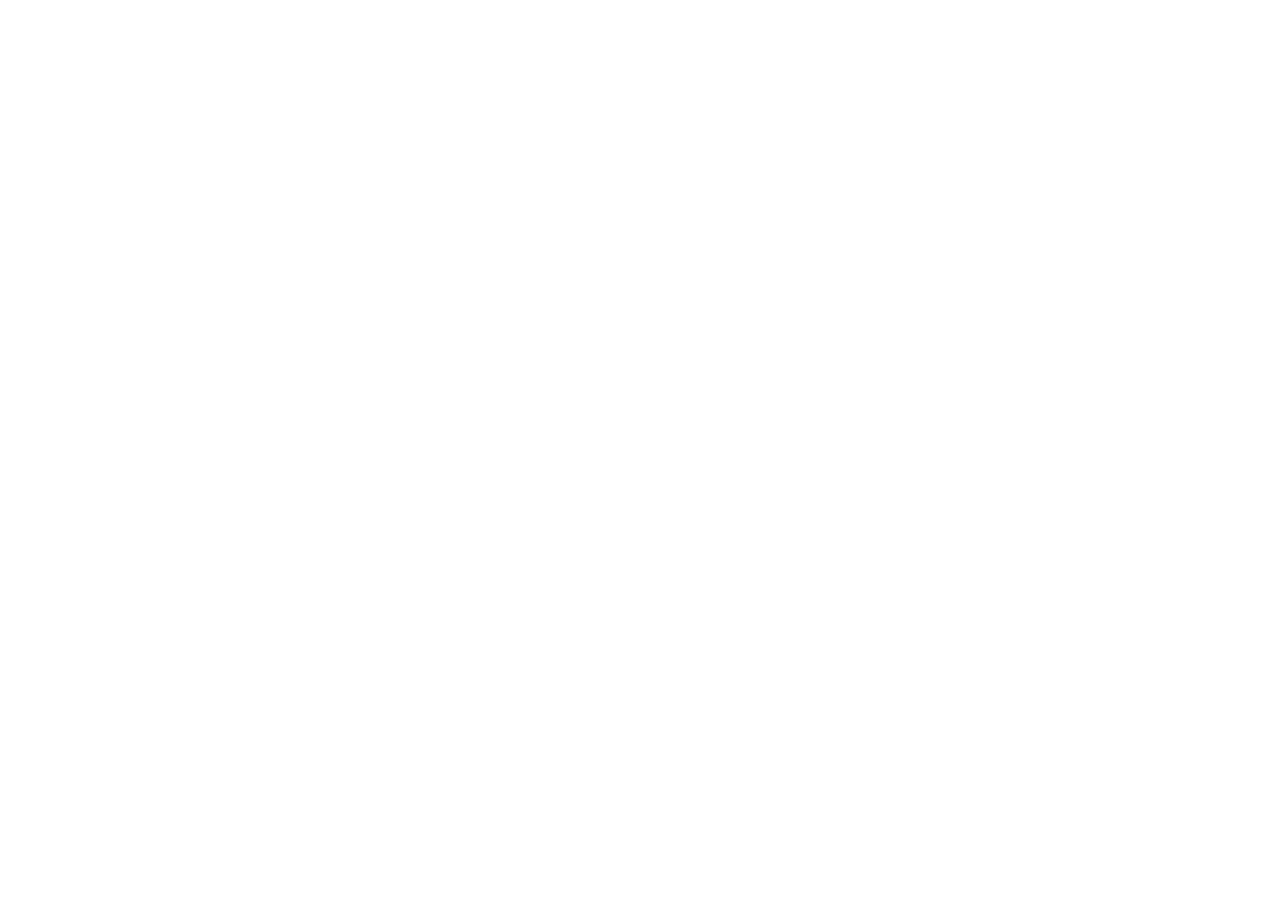
==== index.html @ 564faa5f "added new file" ====
<!DOCTYPE html>
<html lang="en">
<head>
    <meta charset="UTF-8">
    <meta name="viewport" content="width=device-width, initial-scale=1.0">
    <title>Document</title>
</head>
<body>
    
</body>
</html>
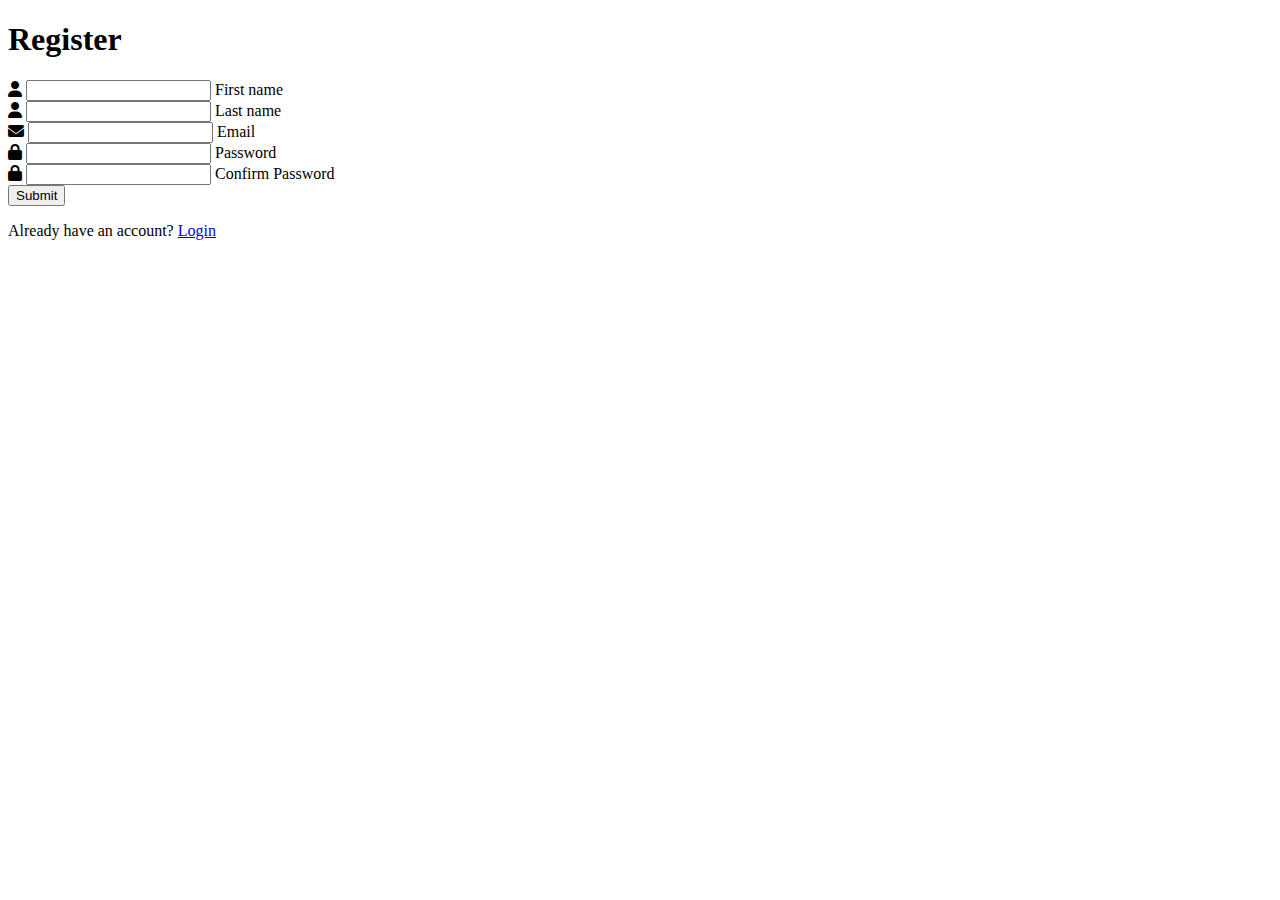
==== commit 6859fec9: "finished the labels" ====
--- a/index.html
+++ b/index.html
@@ -3,9 +3,42 @@
 <head>
     <meta charset="UTF-8">
     <meta name="viewport" content="width=device-width, initial-scale=1.0">
-    <title>Document</title>
+    <title>Register & Login</title>
+    <link rel="stylesheet" href="https://cdnjs.cloudflare.com/ajax/libs/font-awesome/6.6.0/css/all.min.css">
+
 </head>
 <body>
-    
+    <div class="container" id="signup">
+        <h1 class="form-tittle">Register</h1>
+        <form method="post" action="">
+            <div class="input-group">
+                <i class="fas fa-user"></i>
+                <input type="text" name="First name" id="Fname" required>
+                <label for="Fname">First name</label>
+            </div>
+            <div class="input-group">
+                <i class="fas fa-user"></i>
+                <input type="text" name="Last name" id="Lname" required>
+                <label for="Lname">Last name</label>
+            </div>
+            <div class="input-group">
+                <i class="fas fa-envelope"></i>
+                <input type="email" name="email" id="email" required>
+                <label for="email">Email</label>
+            </div>
+            <div class="input-group">
+                <i class="fas fa-lock"></i>
+                <input type="password" name="password" id="password" required>
+                <label for="password">Password</label>
+            </div>
+            <div class="input-group">
+                <i class="fas fa-lock"></i>
+                <input type="password" name="password" id="password" required>
+                <label for="password">Confirm Password</label>
+            </div>
+            <button type="submit" class="submit-btn">Submit</button>
+            <p>Already have an account? <a href="index.html">Login</a></p>
+        </form>
+    </div>
 </body>
 </html>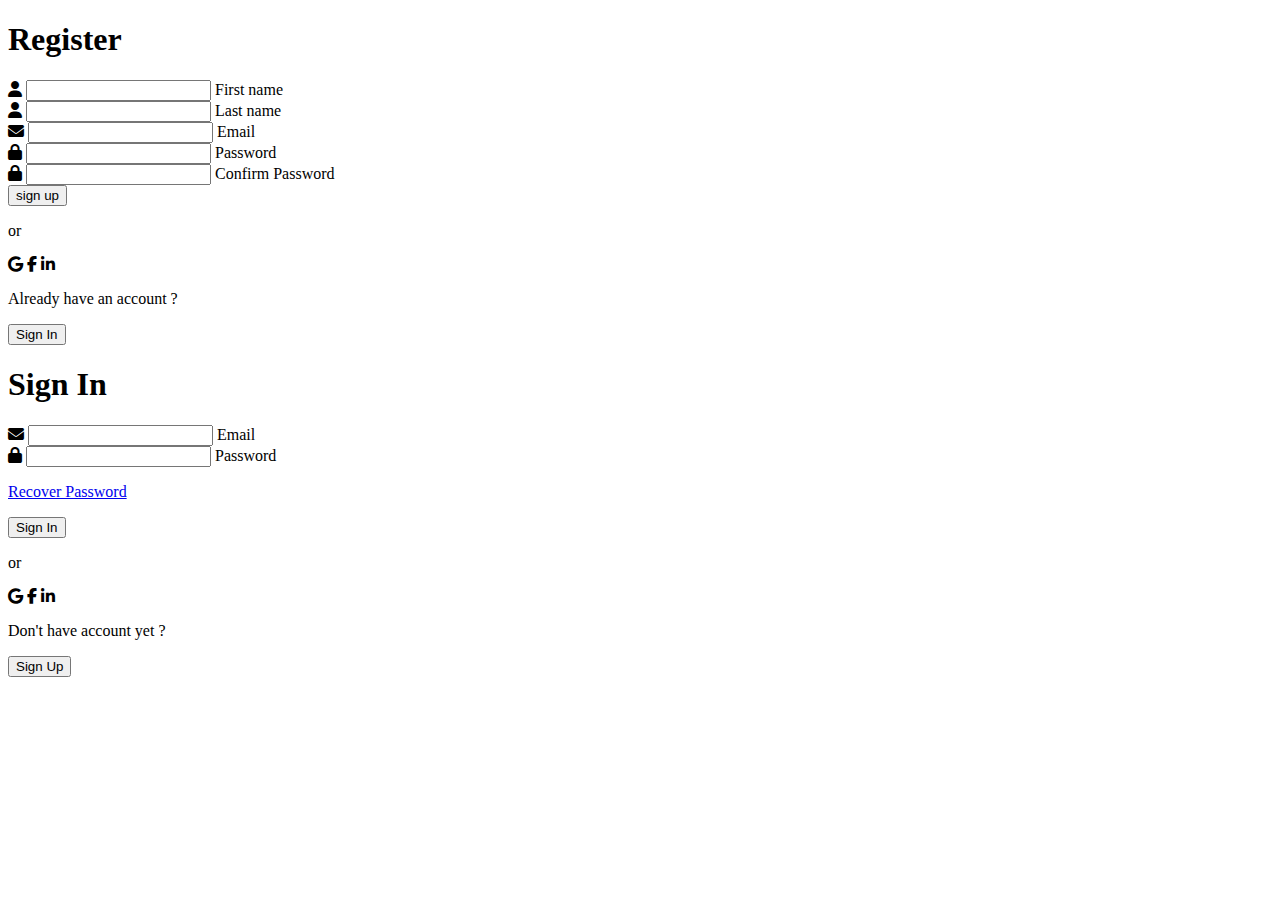
==== commit a694c8f7: "done" ====
--- a/index.html
+++ b/index.html
@@ -36,9 +36,57 @@
                 <input type="password" name="password" id="password" required>
                 <label for="password">Confirm Password</label>
             </div>
-            <button type="submit" class="submit-btn">Submit</button>
-            <p>Already have an account? <a href="index.html">Login</a></p>
+            <button type="submit" class="submit-btn">sign up</button>
         </form>
+        <p class="or">
+            or
+        </p>
+        <div class="icons">
+            <i class="fab fa-google"></i>
+            <i class="fab fa-facebook-f"></i>
+            <i class="fab fa-linkedin-in"></i>
+
+        </div>
+        <div class="links">
+            <p>Already have an account ?</p>
+            <input type="submit" class="btn" value="Sign In" name="signIp">
+        </div>
     </div>
+
+    <div class="container" id="signin"></div>
+        <h1 class="form-tittle">Sign In</h1>
+        <form method="post" action="">
+            
+            <div class="input-group">
+                <i class="fas fa-envelope"></i>
+                <input type="email" name="email" id="email" required>
+                <label for="email">Email</label>
+            </div>
+            <div class="input-group">
+                <i class="fas fa-lock"></i>
+                <input type="password" name="password" id="password" required>
+                <label for="password">Password</label>
+            </div>
+
+            <p i class="forgot-password">
+                <a href="#">Recover Password</a>
+            </p>
+            <input type="submit" class="btn" value="Sign In" name="signIn">
+        </form>
+        <p class="or">
+            or
+        </p>
+        <div class="icons">
+            <i class="fab fa-google"></i>
+            <i class="fab fa-facebook-f"></i>
+            <i class="fab fa-linkedin-in"></i>
+
+        </div>
+        <div class="links">
+            <p>Don't have account yet ?</p>
+            <button id="signUpButton"> Sign Up</button>
+        </div>
+    </div>
+
 </body>
 </html>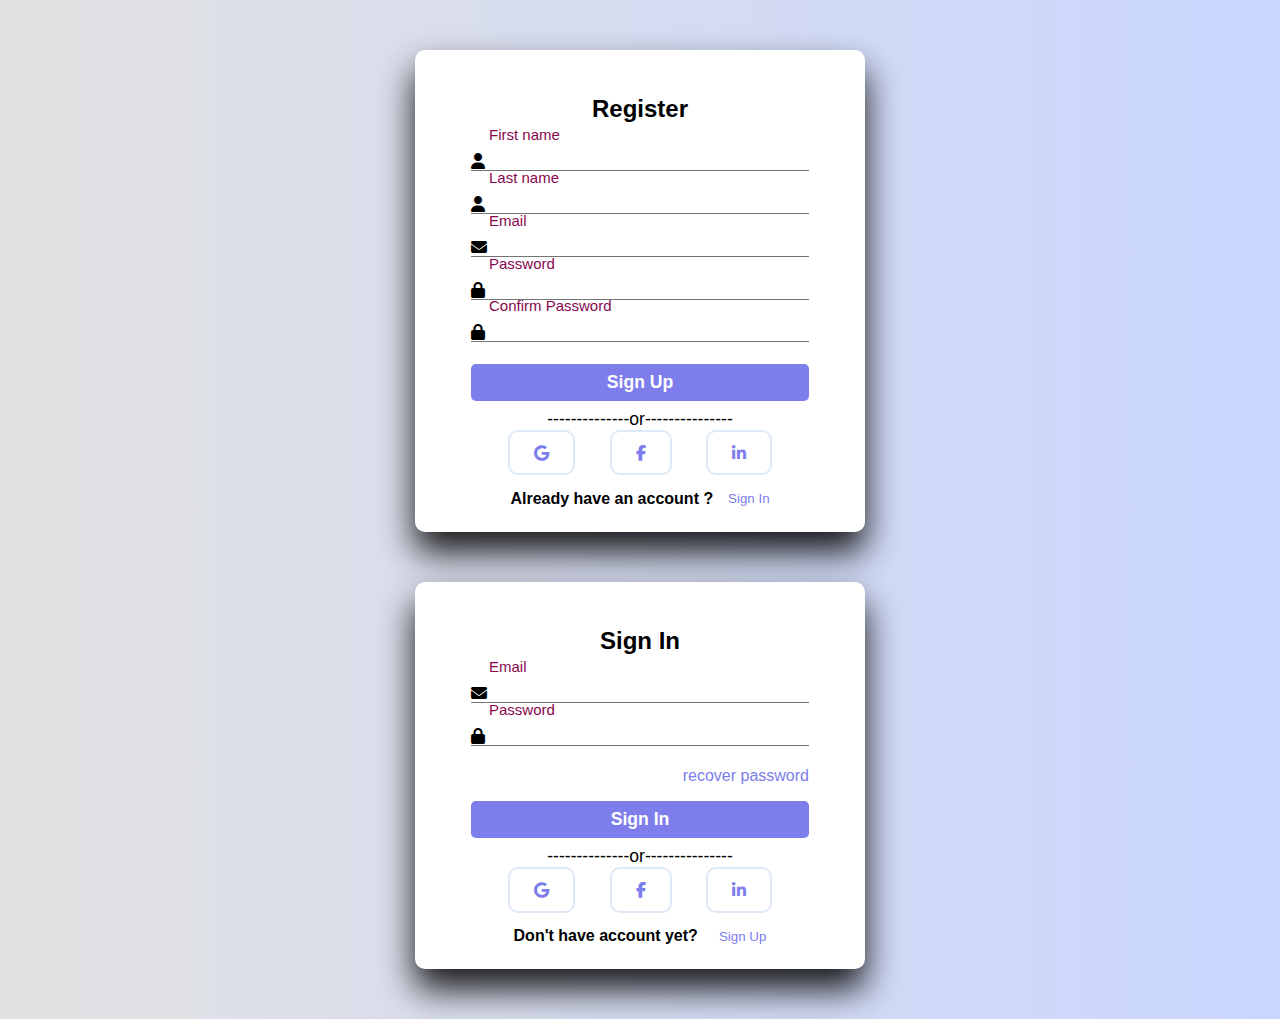
==== commit 961f78f4: "done with styling" ====
--- a/index.html
+++ b/index.html
@@ -5,6 +5,7 @@
     <meta name="viewport" content="width=device-width, initial-scale=1.0">
     <title>Register & Login</title>
     <link rel="stylesheet" href="https://cdnjs.cloudflare.com/ajax/libs/font-awesome/6.6.0/css/all.min.css">
+    <link rel="stylesheet" href="index.css">
 
 </head>
 <body>
@@ -36,57 +37,57 @@
                 <input type="password" name="password" id="password" required>
                 <label for="password">Confirm Password</label>
             </div>
-            <button type="submit" class="submit-btn">sign up</button>
+            <input type="submit" class="btn" value="Sign Up" name="signUp">
         </form>
+
         <p class="or">
-            or
+            --------------or---------------
         </p>
         <div class="icons">
             <i class="fab fa-google"></i>
             <i class="fab fa-facebook-f"></i>
             <i class="fab fa-linkedin-in"></i>
-
         </div>
         <div class="links">
             <p>Already have an account ?</p>
-            <input type="submit" class="btn" value="Sign In" name="signIp">
+            <button id="signInButton">Sign In</button>
         </div>
     </div>
+<!-- ---------------------------------------------------------------------------------------------------- -->
+    
+<div class="container" id="signIp">
+    <h1 class="form-tittle">Sign In</h1>
+    <form method="post" action="">
 
-    <div class="container" id="signin"></div>
-        <h1 class="form-tittle">Sign In</h1>
-        <form method="post" action="">
-            
-            <div class="input-group">
-                <i class="fas fa-envelope"></i>
-                <input type="email" name="email" id="email" required>
-                <label for="email">Email</label>
-            </div>
-            <div class="input-group">
-                <i class="fas fa-lock"></i>
-                <input type="password" name="password" id="password" required>
-                <label for="password">Password</label>
-            </div>
+        <div class="input-group">
+            <i class="fas fa-envelope"></i>
+            <input type="email" name="email" id="email" required>
+            <label for="email">Email</label>
+        </div>
+        <div class="input-group">
+            <i class="fas fa-lock"></i>
+            <input type="password" name="password" id="password" required>
+            <label for="password">Password</label>
+        </div>
+        <p class="recover">
+            <a href="#">recover password</a>
+        </p>
+        <input type="submit" class="btn" value="Sign In" name="signIp">
+    </form>
 
-            <p i class="forgot-password">
-                <a href="#">Recover Password</a>
-            </p>
-            <input type="submit" class="btn" value="Sign In" name="signIn">
-        </form>
-        <p class="or">
-            or
-        </p>
-        <div class="icons">
-            <i class="fab fa-google"></i>
-            <i class="fab fa-facebook-f"></i>
-            <i class="fab fa-linkedin-in"></i>
-
-        </div>
-        <div class="links">
-            <p>Don't have account yet ?</p>
-            <button id="signUpButton"> Sign Up</button>
-        </div>
+    <p class="or">
+        --------------or---------------
+    </p>
+    <div class="icons">
+        <i class="fab fa-google"></i>
+        <i class="fab fa-facebook-f"></i>
+        <i class="fab fa-linkedin-in"></i>
     </div>
+    <div class="links">
+        <p>Don't have account yet?</p>
+        <button id="signUpButton">Sign Up</button>
+    </div>
+</div>
 
 </body>
 </html>--- a/index.css
+++ b/index.css
@@ -0,0 +1,142 @@
+*{
+    margin: 0;
+    padding: 0;
+    box-sizing: border-box;
+    font-family: 'Poppins', sans-serif;
+}
+
+body{
+    background: linear-gradient(to right, #e2e2e2, #c9d6ff);
+    background-color: rgb(167, 165, 165);
+}
+
+.container{
+    background: #fff;
+    width: 450px;
+    padding: 1.5rem;
+    margin: 50px auto;
+    border-radius: 10px;
+    box-shadow: 0 20px 35px rgba(0, 0, 1, 0.9);
+}
+
+form{
+    margin: 0 2rem;
+}
+
+.form-tittle{
+    font-size: 1.5rem;
+    font-weight: bold;
+    text-align: center;
+    padding: 1.3rem;
+    margin-bottom: 0.4rem;
+}
+
+input{
+    color: inherit;
+    width: 100%;
+    background-color: transparent;
+    border: none;
+    border-bottom: 1px solid #757575;
+    padding-left: 1.5rem;
+    font-size: 15px;
+}
+
+.input-group{
+    padding: 1% 0;
+    position: relative;
+}
+
+.input-group i{
+    position: absolute;
+    color: black;
+}
+
+input:focus{
+    background-color: transparent;
+    outline: transparent;
+    border-bottom: 2px solid hsl(327, 90%, 28%);
+}
+
+label{
+    color: #757575;
+    position: relative;
+    left: 1.2em;
+    top: -1.2em;
+    cursor: auto;
+    transition: 0.3s ease all;
+}
+
+input:focus~label, input:not(:placeholder-shown)~label{
+    top: -3em;
+    font-size: 15px;
+    color: hsl(327, 90%, 28%);
+}
+
+.recover{
+    text-align: right;
+    margin-bottom: 1rem;
+    font-size: 1rem;
+}
+
+.recover a{
+    text-decoration: none;
+    color: rgb(125, 125, 235);
+}
+
+
+.btn{
+    font-size: 1.1rem;
+    font-weight: bold;
+    padding: 8px 0;
+    border-radius: 5px;
+    outline: none;
+    border: none;
+    width: 100%;
+    background: rgb(125, 125, 235);
+    color: white;
+    cursor: pointer;
+    transition: 0.9s;
+}
+
+
+.or{
+    font-size: 1.1rem;
+    margin-top: 0.5rem;
+    text-align: center;
+}
+
+.icons{
+    text-align: center;
+}
+
+.icons i{
+    color: rgb(125, 125, 235);
+    padding: 0.8rem 1.5rem;
+    cursor: pointer;
+    border-radius: 10px;
+    transition: 0.5s;
+    border: 2px solid #dfe9f5;
+    margin: 0 15px;
+    transition: 1s;
+}
+
+.icons i:hover{
+    background-color: rgb(125, 125, 235);
+    color: white;
+    border: 2px solid rgb(125, 125, 235);
+}
+
+.links{
+    display: flex;
+    justify-content: space-around;
+    padding: 0 4rem;
+    margin-top: 0.9rem;
+    font-weight: bold;
+}
+
+button{
+    color: rgb(125, 125, 235);
+    border: none;
+    background-color: transparent;
+    cursor: pointer;
+}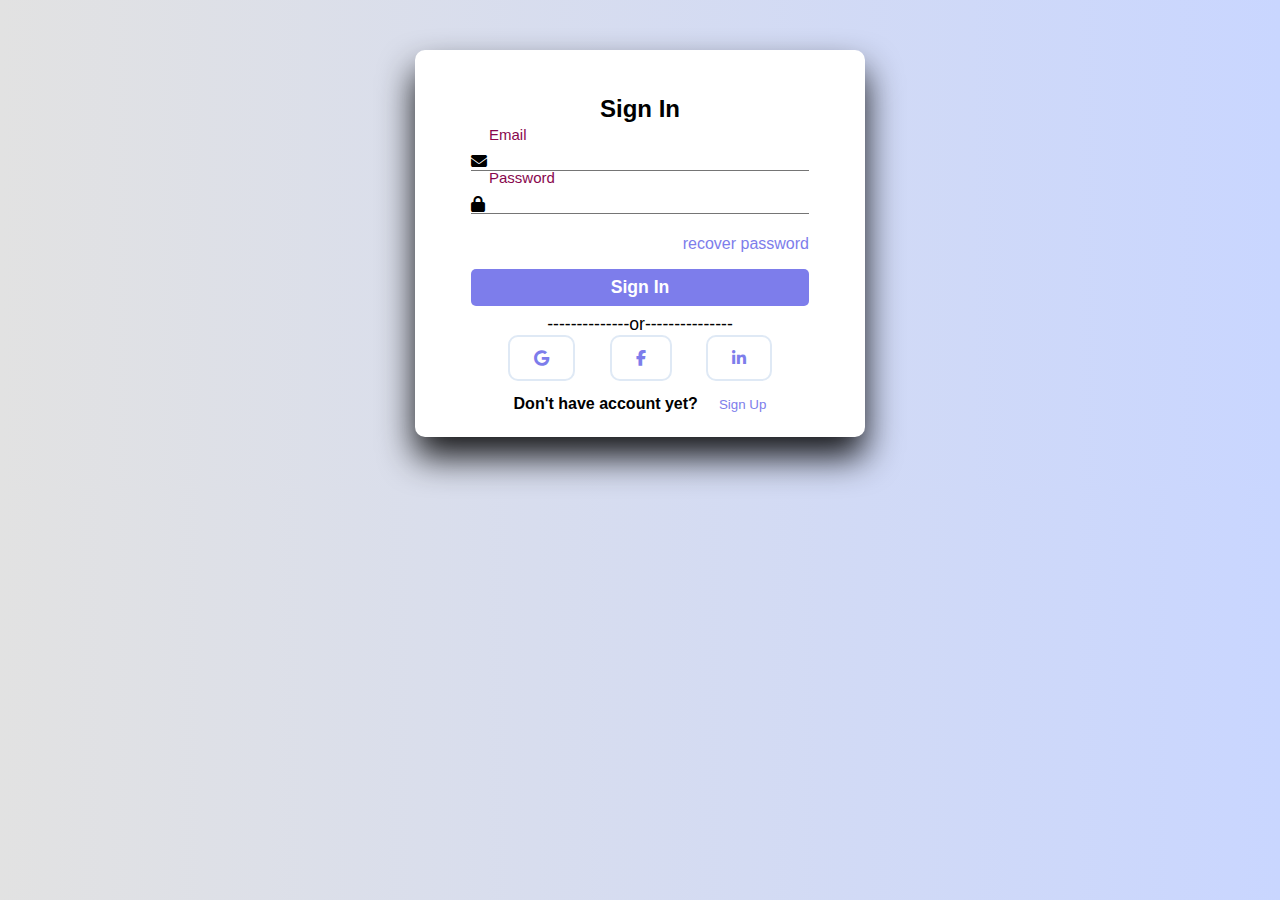
==== commit d7001bed: "done with frontend" ====
--- a/index.html
+++ b/index.html
@@ -9,7 +9,7 @@
 
 </head>
 <body>
-    <div class="container" id="signup">
+    <div class="container" id="signUp" style="display:none;">
         <h1 class="form-tittle">Register</h1>
         <form method="post" action="">
             <div class="input-group">
@@ -55,7 +55,7 @@
     </div>
 <!-- ---------------------------------------------------------------------------------------------------- -->
     
-<div class="container" id="signIp">
+<div class="container" id="signIn">
     <h1 class="form-tittle">Sign In</h1>
     <form method="post" action="">
 
@@ -72,7 +72,7 @@
         <p class="recover">
             <a href="#">recover password</a>
         </p>
-        <input type="submit" class="btn" value="Sign In" name="signIp">
+        <input type="submit" class="btn" value="Sign In" name="signIn">
     </form>
 
     <p class="or">
@@ -89,5 +89,7 @@
     </div>
 </div>
 
+
+    <script src="index.js"></script>
 </body>
 </html>